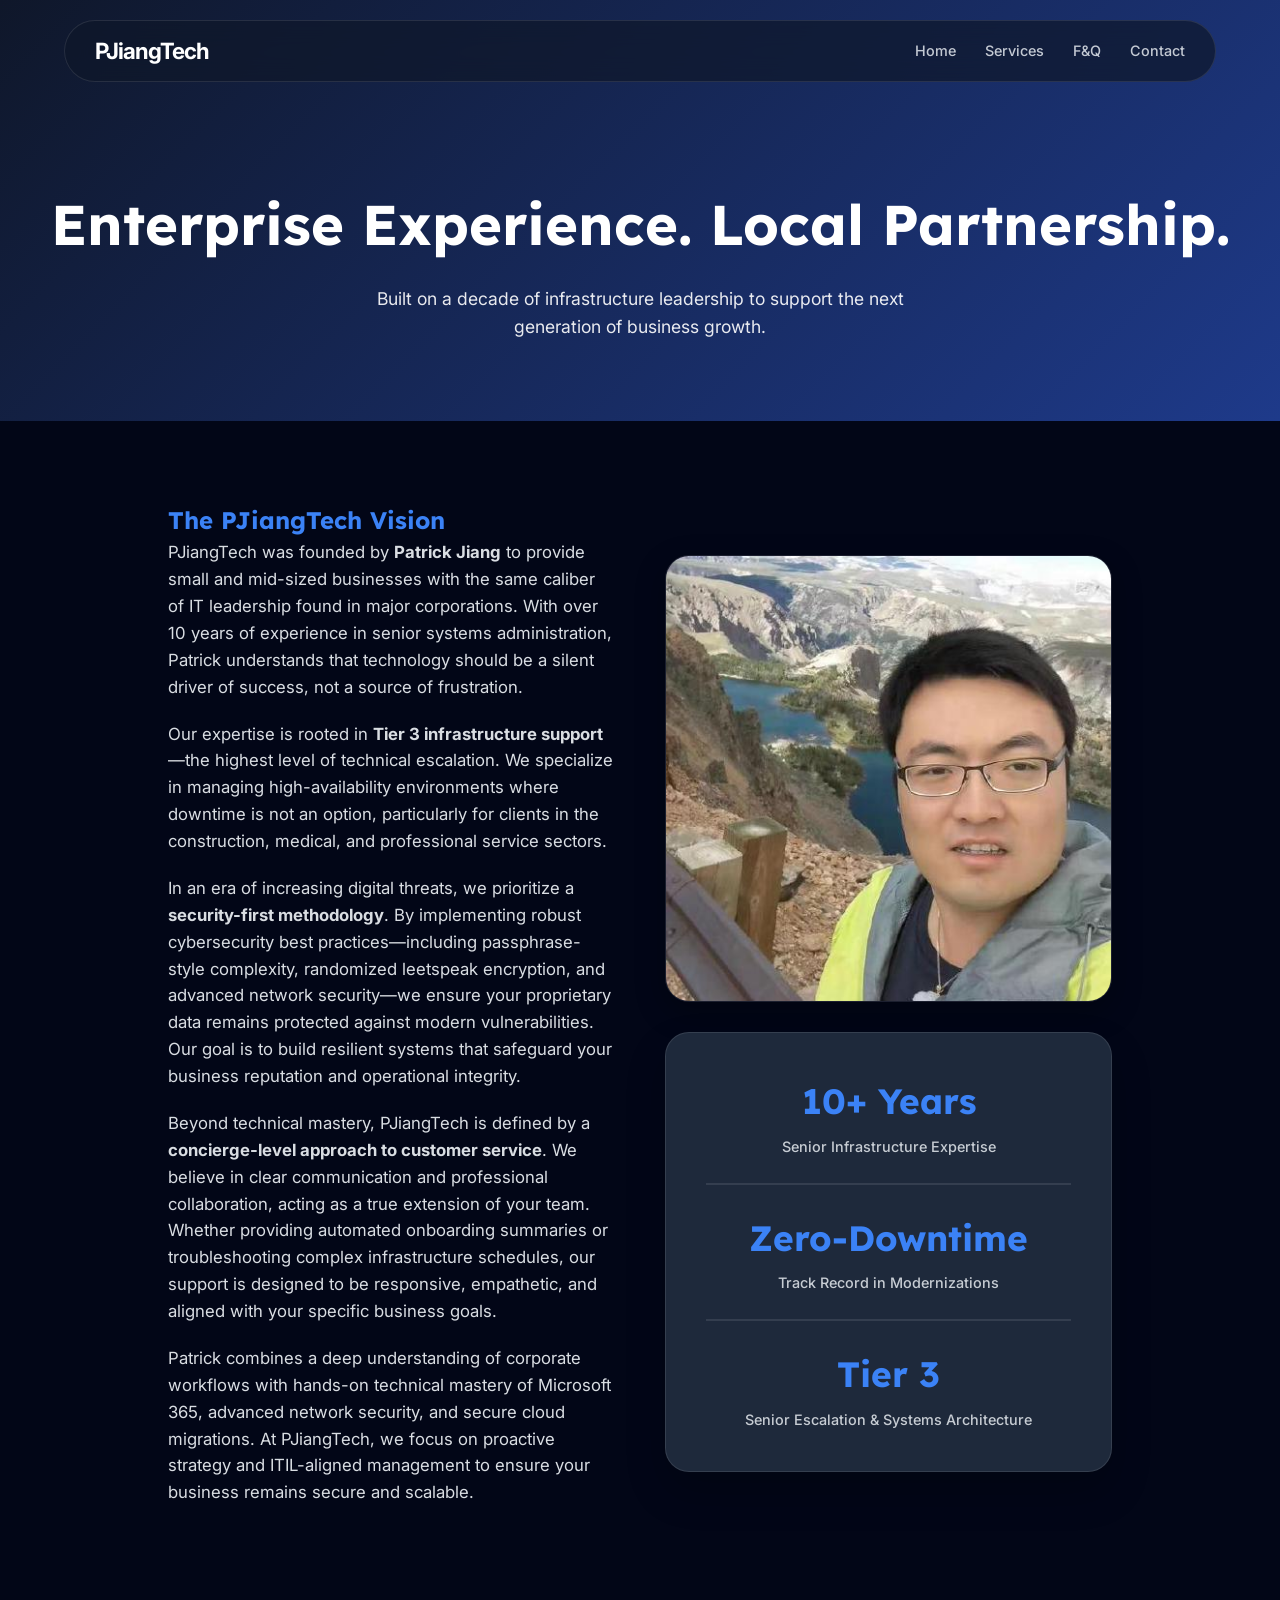
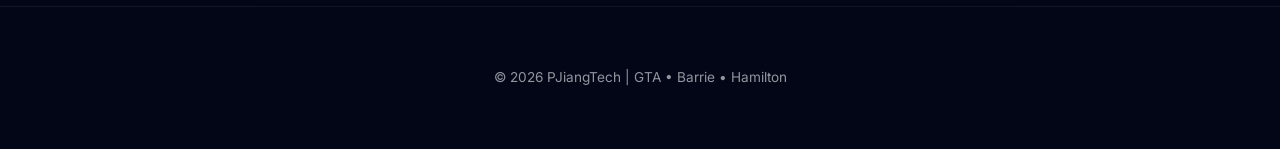
==== about.html @ 6f6699de "Initial site deployment" ====
<!DOCTYPE html>
<html lang="en">
<head>
  <meta charset="UTF-8" />
  <meta name="viewport" content="width=device-width, initial-scale=1.0" />
  <title>About PJiangTech | Professional IT Leadership</title>
  <link href="https://fonts.googleapis.com/css2?family=Inter:wght@300;400;500;600&family=Lexend:wght@600;700&display=swap" rel="stylesheet">
  <style>
    :root {
      --bg: #020617; --text: #f1f5f9; --primary: #0f172a; --accent: #3b82f6;
      --glass: rgba(15, 23, 42, 0.7); --border: rgba(255, 255, 255, 0.1); --card-bg: #1e293b;
    }
    body.light {
      --bg: #f8fafc; --text: #1e293b; --glass: rgba(255, 255, 255, 0.7);
      --border: rgba(0, 0, 0, 0.05); --card-bg: #ffffff;
    }
    * { box-sizing: border-box; margin: 0; padding: 0; }
    body { font-family: 'Inter', sans-serif; background-color: var(--bg); color: var(--text); line-height: 1.6; transition: background 0.4s ease; }
    h1, h2, h3 { font-family: 'Lexend', sans-serif; color: var(--accent); }
    
    header { position: fixed; width: 90%; top: 20px; left: 50%; transform: translateX(-50%); background: var(--glass); backdrop-filter: blur(12px); border: 1px solid var(--border); border-radius: 100px; padding: 12px 30px; display: flex; justify-content: space-between; align-items: center; z-index: 1000; }
    .logo { font-size: 1.4rem; color: #ffffff !important; font-weight: 700; text-decoration: none; letter-spacing: -1px; }
    nav a { color: var(--text); margin-left: 25px; text-decoration: none; font-size: 0.9rem; font-weight: 500; opacity: 0.8; }
    
    .hero { padding: 180px 20px 80px; text-align: center; background: linear-gradient(135deg, #0f172a 0%, #1e3a8a 100%); color: white; }
    .hero h1 { font-size: clamp(2.5rem, 5vw, 3.5rem); margin-bottom: 15px; color: white; }
    
    .content-section { padding: 80px 10%; max-width: 1200px; margin: auto; display: grid; grid-template-columns: 1fr 1fr; gap: 50px; align-items: center; }
    .bio-text p { margin-bottom: 20px; font-size: 1.05rem; opacity: 0.9; }
    
    .stats-box { background: var(--card-bg); padding: 40px; border-radius: 24px; border: 1px solid var(--border); text-align: center; box-shadow: 0 20px 40px rgba(0,0,0,0.2); }
    .stats-box h3 { font-size: 2.2rem; margin-bottom: 5px; }
    .stats-box p { opacity: 0.8; font-weight: 500; font-size: 0.9rem; }
    hr { opacity: 0.1; margin: 25px 0; border: 1px solid var(--text); }

    /* Updated Profile Styling: Width now matches Stats Box */
    .profile-photo-container {
        width: 100%; /* Fills the grid column width */
        margin-bottom: 30px;
        border-radius: 24px;
        overflow: hidden;
        border: 1px solid var(--border);
        box-shadow: 0 10px 30px rgba(0, 0, 0, 0.3);
    }
    
    .profile-photo {
        width: 100%;
        height: auto;
        display: block;
        filter: none; /* Keeps natural light */
    }

    footer { text-align: center; padding: 60px 20px; border-top: 1px solid var(--border); opacity: 0.6; font-size: 0.85rem; }

    @media (max-width: 768px) {
      .content-section { grid-template-columns: 1fr; }
      .bio-text { order: 2; }
      .right-column-container { order: 1; }
    }
  </style>
</head>
<body>

<header>
  <a href="index.html" class="logo">PJiangTech</a>
  <nav>
    <a href="index.html">Home</a>
    <a href="services.html">Services</a>
    <a href="faq.html">F&Q</a>
    <a href="contact.html">Contact</a>
  </nav>
</header>

<section class="hero">
  <h1>Enterprise Experience. Local Partnership.</h1>
  <p style="opacity: 0.9; font-size: 1.1rem; max-width: 600px; margin: auto;">Built on a decade of infrastructure leadership to support the next generation of business growth.</p>
</section>

<section class="content-section">
<div class="bio-text">
  <h2>The PJiangTech Vision</h2>
  <p>PJiangTech was founded by <strong>Patrick Jiang</strong> to provide small and mid-sized businesses with the same caliber of IT leadership found in major corporations. With over 10 years of experience in senior systems administration, Patrick understands that technology should be a silent driver of success, not a source of frustration.</p>
  
  <p>Our expertise is rooted in <strong>Tier 3 infrastructure support</strong>—the highest level of technical escalation. We specialize in managing high-availability environments where downtime is not an option, particularly for clients in the construction, medical, and professional service sectors.</p>

  <p>In an era of increasing digital threats, we prioritize a <strong>security-first methodology</strong>. By implementing robust cybersecurity best practices—including passphrase-style complexity, randomized leetspeak encryption, and advanced network security—we ensure your proprietary data remains protected against modern vulnerabilities. Our goal is to build resilient systems that safeguard your business reputation and operational integrity.</p>
  
  <p>Beyond technical mastery, PJiangTech is defined by a <strong>concierge-level approach to customer service</strong>. We believe in clear communication and professional collaboration, acting as a true extension of your team. Whether providing automated onboarding summaries or troubleshooting complex infrastructure schedules, our support is designed to be responsive, empathetic, and aligned with your specific business goals.</p>
  
  <p>Patrick combines a deep understanding of corporate workflows with hands-on technical mastery of Microsoft 365, advanced network security, and secure cloud migrations. At PJiangTech, we focus on proactive strategy and ITIL-aligned management to ensure your business remains secure and scalable.</p>
</div>
  
  <div class="right-column-container">
    <div class="profile-photo-container">
        <img src="profile.jpg" alt="Patrick Jiang, PJiangTech Founder" class="profile-photo">
    </div>

    <div class="stats-box">
        <div>
          <h3>10+ Years</h3>
          <p>Senior Infrastructure Expertise</p>
        </div>
        <hr>
        <div>
          <h3>Zero-Downtime</h3>
          <p>Track Record in Modernizations</p>
        </div>
        <hr>
        <div>
          <h3>Tier 3</h3>
          <p>Senior Escalation & Systems Architecture</p>
        </div>
    </div>
  </div>
</section>

<footer>
  <p>© 2026 PJiangTech | GTA • Barrie • Hamilton</p>
</footer>

<script>
  if (localStorage.getItem('theme') === 'light') document.body.classList.add('light');
</script>
</body>
</html>
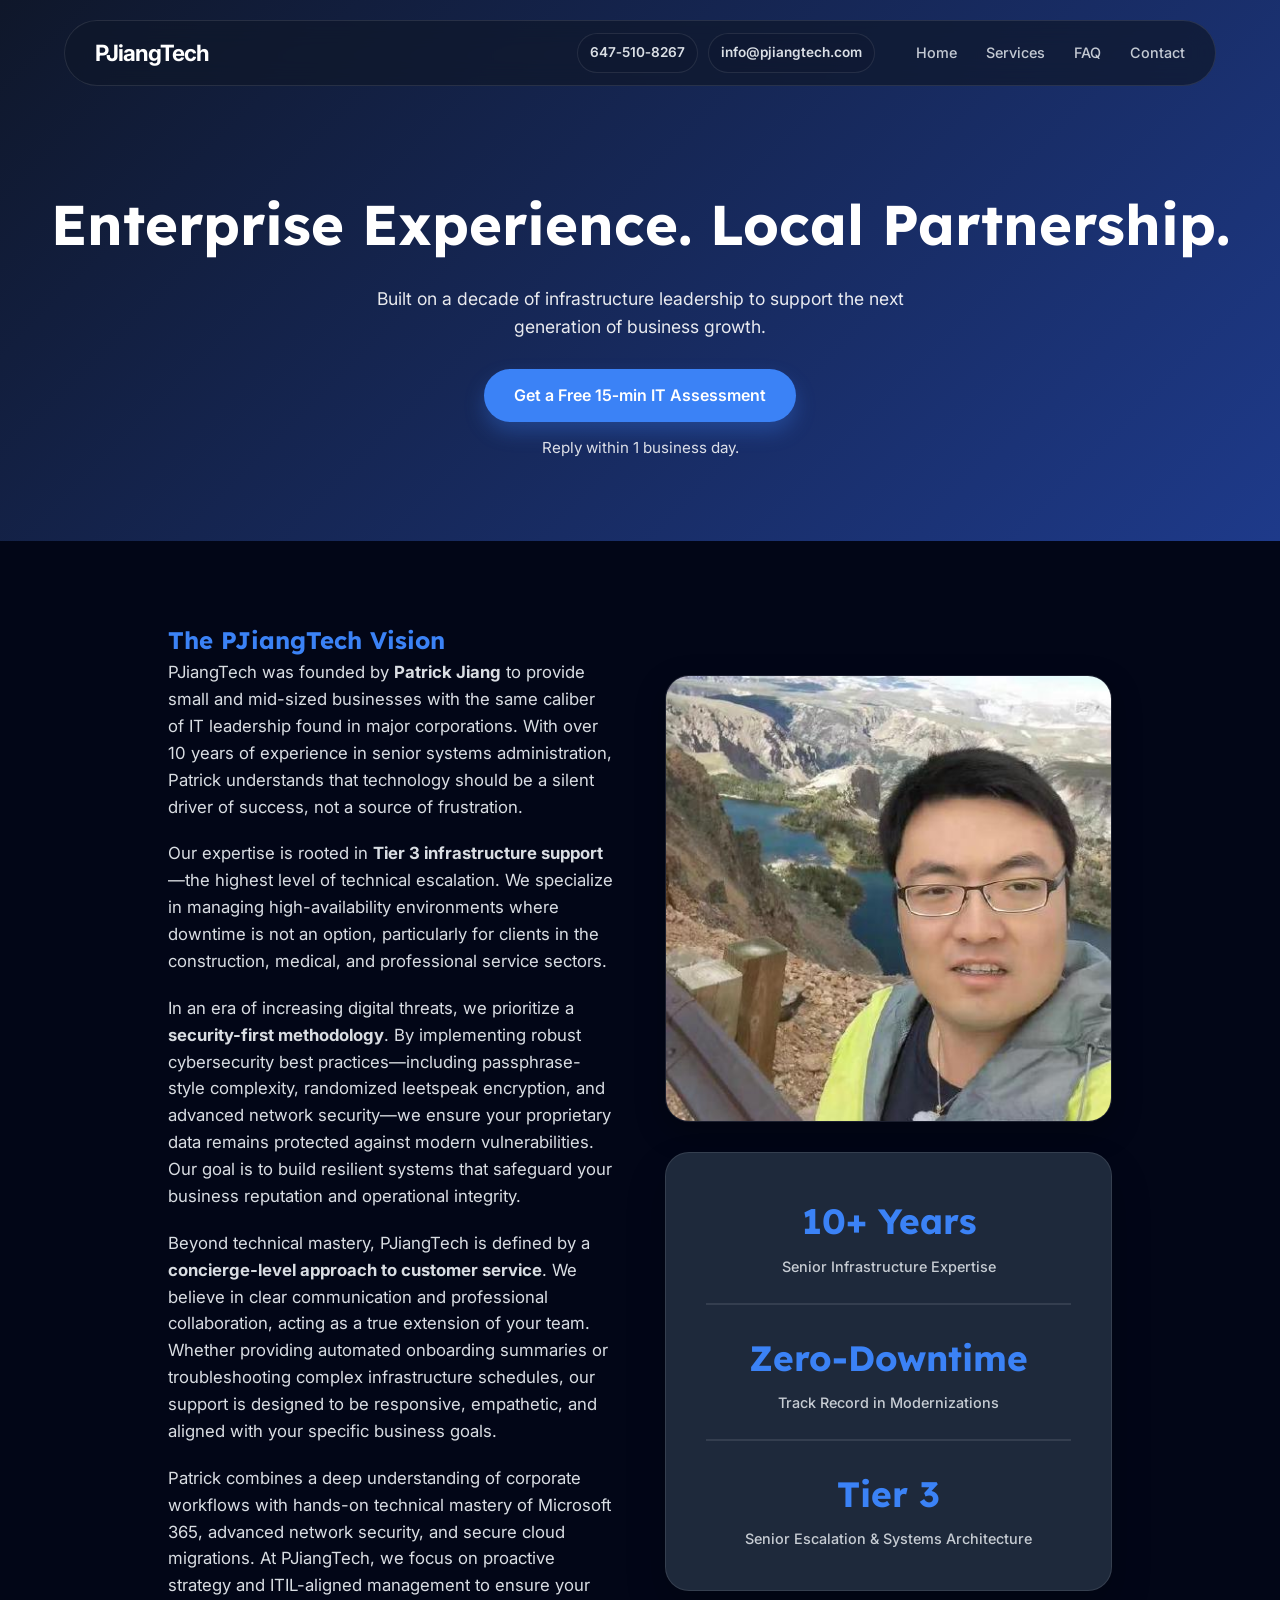
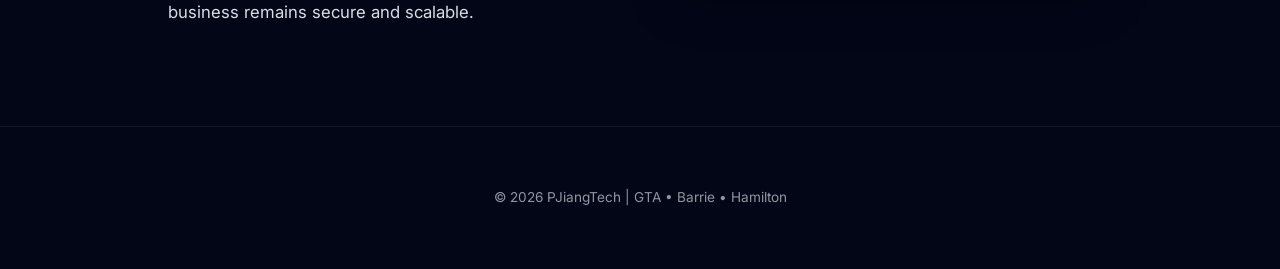
==== commit 544575c7: "Add header contact links + improve testimonial attribution" ====
--- a/about.html
+++ b/about.html
@@ -21,6 +21,15 @@
     header { position: fixed; width: 90%; top: 20px; left: 50%; transform: translateX(-50%); background: var(--glass); backdrop-filter: blur(12px); border: 1px solid var(--border); border-radius: 100px; padding: 12px 30px; display: flex; justify-content: space-between; align-items: center; z-index: 1000; }
     .logo { font-size: 1.4rem; color: #ffffff !important; font-weight: 700; text-decoration: none; letter-spacing: -1px; }
     nav a { color: var(--text); margin-left: 25px; text-decoration: none; font-size: 0.9rem; font-weight: 500; opacity: 0.8; }
+
+    .header-right { display: flex; align-items: center; gap: 16px; flex-wrap: wrap; justify-content: flex-end; }
+    .header-contact { display: flex; align-items: center; gap: 10px; }
+    .header-contact a { color: var(--text); text-decoration: none; font-size: 0.85rem; font-weight: 600; opacity: 0.9; padding: 8px 12px; border-radius: 999px; border: 1px solid var(--border); background: rgba(15, 23, 42, 0.25); }
+    body.light .header-contact a { background: rgba(255, 255, 255, 0.4); }
+    .header-contact a:hover { border-color: var(--accent); }
+    @media (max-width: 900px) {
+      .header-contact { display: none; }
+    }
     
     .hero { padding: 180px 20px 80px; text-align: center; background: linear-gradient(135deg, #0f172a 0%, #1e3a8a 100%); color: white; }
     .hero h1 { font-size: clamp(2.5rem, 5vw, 3.5rem); margin-bottom: 15px; color: white; }
@@ -63,17 +72,27 @@
 
 <header>
   <a href="index.html" class="logo">PJiangTech</a>
-  <nav>
-    <a href="index.html">Home</a>
-    <a href="services.html">Services</a>
-    <a href="faq.html">F&Q</a>
-    <a href="contact.html">Contact</a>
-  </nav>
+  <div class="header-right">
+    <div class="header-contact" aria-label="Contact links">
+      <a href="tel:6475108267" title="Call PJiangTech">647‑510‑8267</a>
+      <a href="mailto:info@pjiangtech.com" title="Email PJiangTech">info@pjiangtech.com</a>
+    </div>
+    <nav>
+      <a href="index.html">Home</a>
+      <a href="services.html">Services</a>
+      <a href="faq.html">FAQ</a>
+      <a href="contact.html">Contact</a>
+    </nav>
+  </div>
 </header>
 
 <section class="hero">
   <h1>Enterprise Experience. Local Partnership.</h1>
   <p style="opacity: 0.9; font-size: 1.1rem; max-width: 600px; margin: auto;">Built on a decade of infrastructure leadership to support the next generation of business growth.</p>
+  <div style="margin-top: 28px; display: flex; justify-content: center;">
+    <a href="contact.html" style="display: inline-block; background: var(--accent); color: white; padding: 14px 30px; border-radius: 100px; text-decoration: none; font-weight: 600; box-shadow: 0 10px 20px rgba(59, 130, 246, 0.3);">Get a Free 15‑min IT Assessment</a>
+  </div>
+  <p style="margin-top: 14px; opacity: 0.85; font-size: 0.95rem;">Reply within 1 business day.</p>
 </section>
 
 <section class="content-section">
@@ -122,4 +141,4 @@
   if (localStorage.getItem('theme') === 'light') document.body.classList.add('light');
 </script>
 </body>
-</html>+</html>
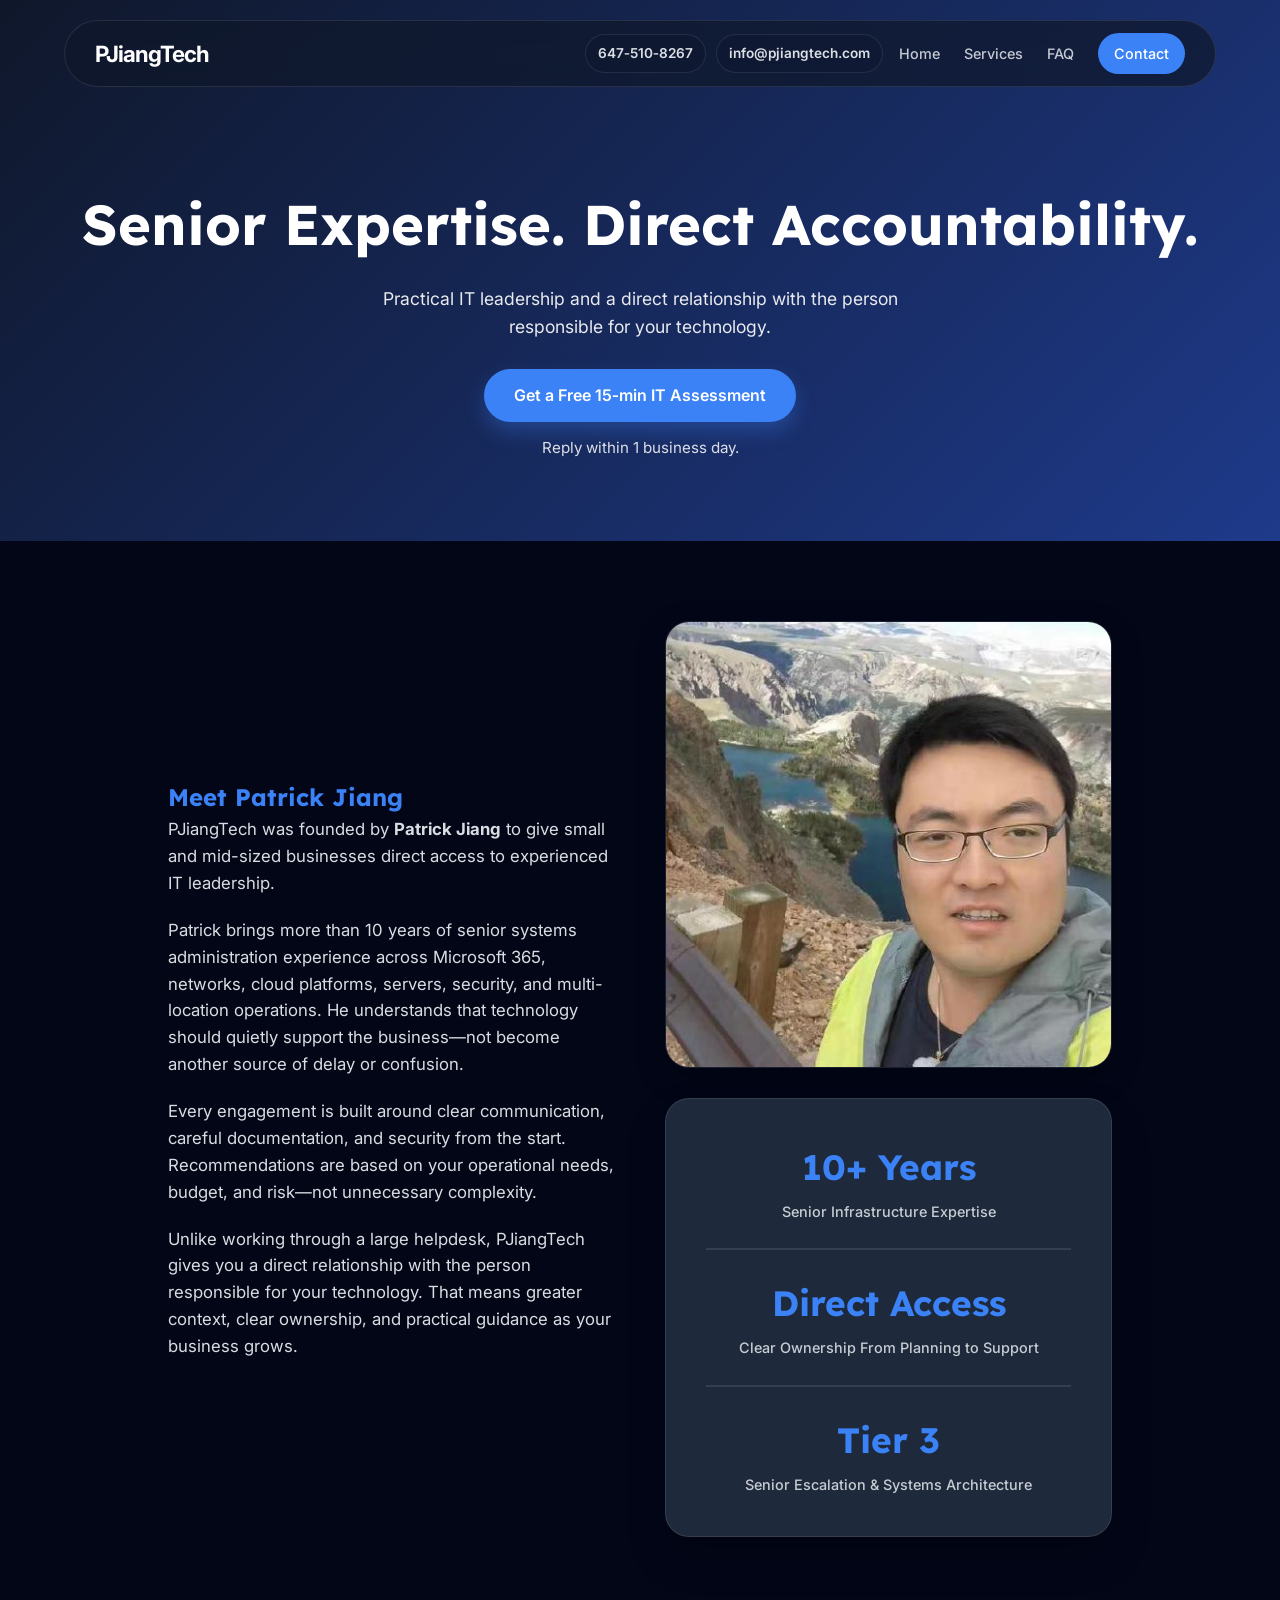
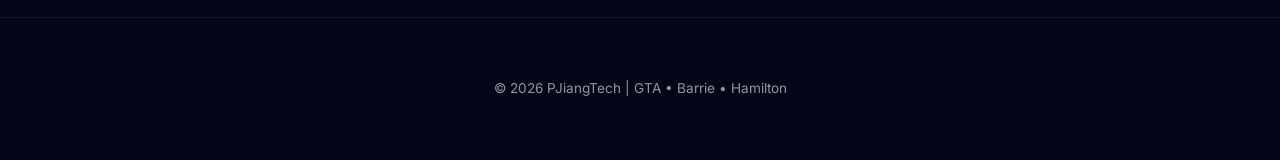
==== commit e2d61eb6: "feat: improve website conversion content" ====
--- a/about.html
+++ b/about.html
@@ -4,6 +4,8 @@
   <meta charset="UTF-8" />
   <meta name="viewport" content="width=device-width, initial-scale=1.0" />
   <title>About PJiangTech | Professional IT Leadership</title>
+  <meta name="description" content="Meet Patrick Jiang, founder of PJiangTech, bringing more than 10 years of senior infrastructure experience to Ontario businesses." />
+  <link rel="canonical" href="https://pjiangtech.com/about.html" />
   <link href="https://fonts.googleapis.com/css2?family=Inter:wght@300;400;500;600&family=Lexend:wght@600;700&display=swap" rel="stylesheet">
   <style>
     :root {
@@ -67,6 +69,8 @@
       .right-column-container { order: 1; }
     }
   </style>
+  <link rel="stylesheet" href="styles.css" />
+  <script defer src="app.js"></script>
 </head>
 <body>
 
@@ -87,8 +91,8 @@
 </header>
 
 <section class="hero">
-  <h1>Enterprise Experience. Local Partnership.</h1>
-  <p style="opacity: 0.9; font-size: 1.1rem; max-width: 600px; margin: auto;">Built on a decade of infrastructure leadership to support the next generation of business growth.</p>
+  <h1>Senior Expertise. Direct Accountability.</h1>
+  <p style="opacity: 0.9; font-size: 1.1rem; max-width: 600px; margin: auto;">Practical IT leadership and a direct relationship with the person responsible for your technology.</p>
   <div style="margin-top: 28px; display: flex; justify-content: center;">
     <a href="contact.html" style="display: inline-block; background: var(--accent); color: white; padding: 14px 30px; border-radius: 100px; text-decoration: none; font-weight: 600; box-shadow: 0 10px 20px rgba(59, 130, 246, 0.3);">Get a Free 15‑min IT Assessment</a>
   </div>
@@ -97,21 +101,19 @@
 
 <section class="content-section">
 <div class="bio-text">
-  <h2>The PJiangTech Vision</h2>
-  <p>PJiangTech was founded by <strong>Patrick Jiang</strong> to provide small and mid-sized businesses with the same caliber of IT leadership found in major corporations. With over 10 years of experience in senior systems administration, Patrick understands that technology should be a silent driver of success, not a source of frustration.</p>
-  
-  <p>Our expertise is rooted in <strong>Tier 3 infrastructure support</strong>—the highest level of technical escalation. We specialize in managing high-availability environments where downtime is not an option, particularly for clients in the construction, medical, and professional service sectors.</p>
+  <h2>Meet Patrick Jiang</h2>
+  <p>PJiangTech was founded by <strong>Patrick Jiang</strong> to give small and mid-sized businesses direct access to experienced IT leadership.</p>
 
-  <p>In an era of increasing digital threats, we prioritize a <strong>security-first methodology</strong>. By implementing robust cybersecurity best practices—including passphrase-style complexity, randomized leetspeak encryption, and advanced network security—we ensure your proprietary data remains protected against modern vulnerabilities. Our goal is to build resilient systems that safeguard your business reputation and operational integrity.</p>
-  
-  <p>Beyond technical mastery, PJiangTech is defined by a <strong>concierge-level approach to customer service</strong>. We believe in clear communication and professional collaboration, acting as a true extension of your team. Whether providing automated onboarding summaries or troubleshooting complex infrastructure schedules, our support is designed to be responsive, empathetic, and aligned with your specific business goals.</p>
-  
-  <p>Patrick combines a deep understanding of corporate workflows with hands-on technical mastery of Microsoft 365, advanced network security, and secure cloud migrations. At PJiangTech, we focus on proactive strategy and ITIL-aligned management to ensure your business remains secure and scalable.</p>
+  <p>Patrick brings more than 10 years of senior systems administration experience across Microsoft 365, networks, cloud platforms, servers, security, and multi-location operations. He understands that technology should quietly support the business—not become another source of delay or confusion.</p>
+
+  <p>Every engagement is built around clear communication, careful documentation, and security from the start. Recommendations are based on your operational needs, budget, and risk—not unnecessary complexity.</p>
+
+  <p>Unlike working through a large helpdesk, PJiangTech gives you a direct relationship with the person responsible for your technology. That means greater context, clear ownership, and practical guidance as your business grows.</p>
 </div>
   
   <div class="right-column-container">
     <div class="profile-photo-container">
-        <img src="profile.jpg" alt="Patrick Jiang, PJiangTech Founder" class="profile-photo">
+        <img src="profile.jpg" alt="Patrick Jiang, founder of PJiangTech" class="profile-photo" loading="lazy" decoding="async">
     </div>
 
     <div class="stats-box">
@@ -121,8 +123,8 @@
         </div>
         <hr>
         <div>
-          <h3>Zero-Downtime</h3>
-          <p>Track Record in Modernizations</p>
+          <h3>Direct Access</h3>
+          <p>Clear Ownership From Planning to Support</p>
         </div>
         <hr>
         <div>
--- a/styles.css
+++ b/styles.css
@@ -0,0 +1,127 @@
+:root {
+  --surface-soft: rgba(15, 23, 42, 0.55);
+  --muted: #94a3b8;
+  --success: #34d399;
+}
+
+html { scroll-behavior: smooth; }
+body { overflow-x: hidden; }
+a, button, input, textarea { -webkit-tap-highlight-color: transparent; }
+a:focus-visible, button:focus-visible, input:focus-visible, textarea:focus-visible {
+  outline: 3px solid #93c5fd;
+  outline-offset: 3px;
+}
+
+.site-header {
+  max-width: 1240px;
+  min-height: 64px;
+}
+.site-header .logo { white-space: nowrap; }
+body.light .site-header .logo { color: #0f172a !important; }
+.site-nav { display: flex; align-items: center; gap: 24px; }
+.site-nav a { margin-left: 0; }
+.site-nav a:hover, .site-nav a[aria-current="page"] { color: #60a5fa; opacity: 1; }
+.nav-cta {
+  padding: 9px 16px;
+  border-radius: 999px;
+  color: #fff !important;
+  background: var(--accent);
+  opacity: 1 !important;
+}
+.menu-toggle {
+  display: none;
+  width: 44px;
+  height: 44px;
+  border: 1px solid var(--border);
+  border-radius: 50%;
+  background: transparent;
+  color: var(--text);
+  cursor: pointer;
+  font-size: 1.25rem;
+}
+
+.trust-row {
+  display: flex;
+  justify-content: center;
+  flex-wrap: wrap;
+  gap: 10px 22px;
+  margin-top: 20px;
+  color: inherit;
+  opacity: .72;
+  font-size: .9rem;
+}
+.trust-row span::before { content: '\2713'; color: var(--success); margin-right: 7px; font-weight: 700; }
+.eyebrow {
+  margin-bottom: 14px;
+  color: #93c5fd;
+  font-size: .78rem;
+  font-weight: 700;
+  letter-spacing: .13em;
+  text-transform: uppercase;
+}
+.skip-link {
+  position: fixed;
+  top: 8px;
+  left: 8px;
+  z-index: 2000;
+  padding: 10px 16px;
+  border-radius: 8px;
+  background: #fff;
+  color: #0f172a;
+  transform: translateY(-150%);
+}
+.skip-link:focus { transform: none; }
+
+.accordion {
+  width: 100%;
+  color: var(--text);
+  font: inherit;
+  text-align: left;
+}
+.accordion[aria-expanded="true"] + .panel { visibility: visible; }
+.panel { visibility: hidden; }
+
+.form-note { margin-top: 14px; font-size: .85rem; opacity: .7; }
+.required { color: #fca5a5; }
+
+@media (prefers-reduced-motion: reduce) {
+  *, *::before, *::after { scroll-behavior: auto !important; animation-duration: .01ms !important; transition-duration: .01ms !important; }
+}
+
+@media (max-width: 820px) {
+  .site-header {
+    width: calc(100% - 24px);
+    top: 12px;
+    padding: 9px 14px;
+    border-radius: 24px;
+  }
+  .site-header .header-contact { display: none; }
+  .menu-toggle { display: inline-grid; place-items: center; }
+  .site-header .header-right { flex-wrap: nowrap; }
+  .site-nav {
+    position: absolute;
+    top: calc(100% + 10px);
+    left: 0;
+    right: 0;
+    display: none;
+    align-items: stretch;
+    gap: 5px;
+    padding: 14px;
+    border: 1px solid var(--border);
+    border-radius: 20px;
+    background: #0f172a;
+    box-shadow: 0 18px 50px rgba(0,0,0,.35);
+  }
+  .site-nav.open { display: flex; flex-direction: column; }
+  .site-nav a { margin: 0; padding: 11px 14px; color: #f1f5f9; border-radius: 10px; }
+  .site-nav a:hover { background: rgba(59,130,246,.12); }
+  .nav-cta { text-align: center; }
+  .hero { padding-top: 140px !important; }
+}
+
+@media (max-width: 520px) {
+  .hero h1 { font-size: clamp(2.2rem, 12vw, 3.1rem) !important; }
+  section { padding-left: 20px !important; padding-right: 20px !important; }
+  .services-grid, .services-container { grid-template-columns: minmax(0, 1fr) !important; }
+  .service-card, .s-card, .contact-form, .contact-info { padding: 26px !important; }
+}
